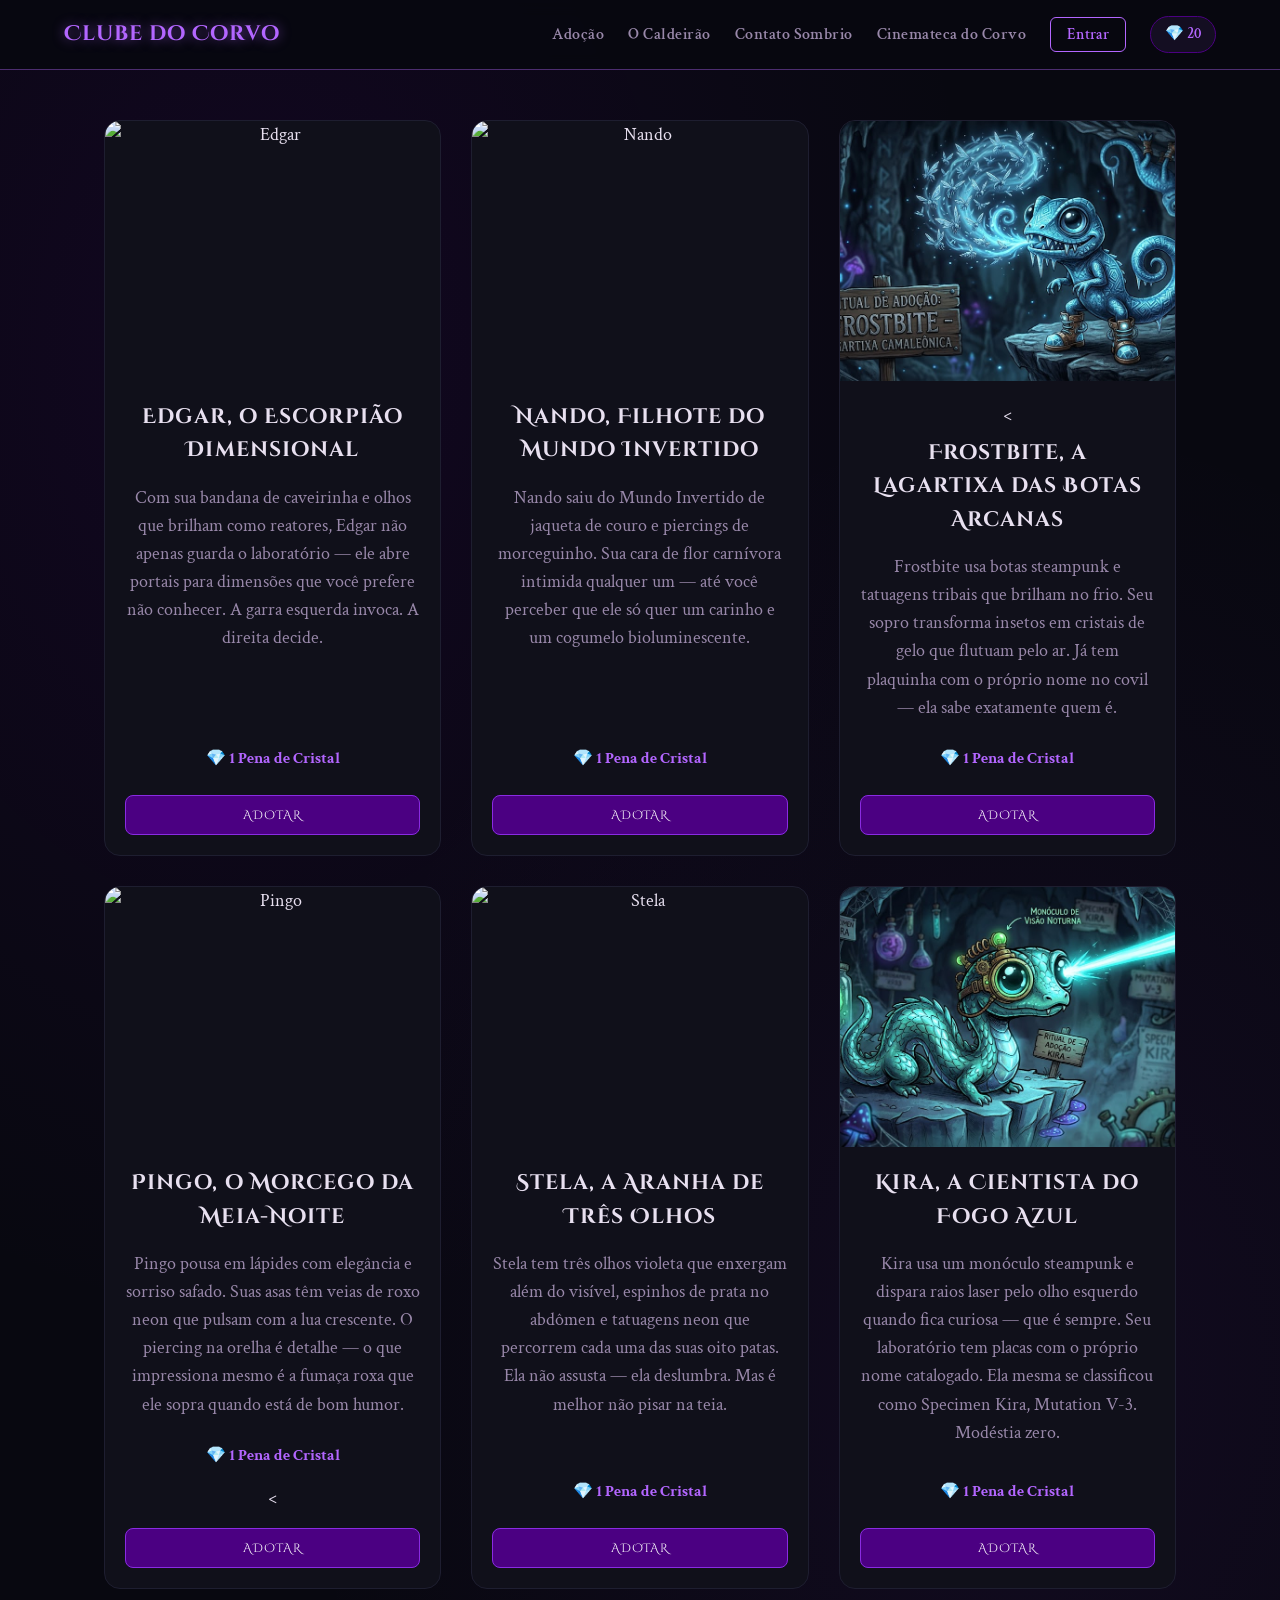
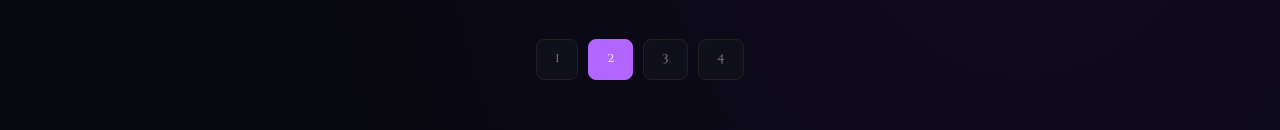
==== pagina2.html @ 4398097a "first commit" ====
<!DOCTYPE html>
<html lang="pt-BR">
<head>
    <meta charset="UTF-8">
    <meta name="viewport" content="width=device-width, initial-scale=1.0">
    <title>Adoção | Clube do Corvo</title>
    <link rel="stylesheet" href="style.css">
</head>
<body>

    <!-- ===== HEADER ===== -->
    <header>
        <div class="logo">
            <h1>Clube do Corvo</h1>
        </div>

        <div class="menu-toggle" id="mobile-menu">
            <span class="bar"></span>
            <span class="bar"></span>
            <span class="bar"></span>
        </div>

        <nav class="menu" id="nav-menu">
            <a href="home.html">Adoção</a>
            <a href="caldeirao.html">O Caldeirão</a>
            <a href="contato.html">Contato Sombrio</a>
            <a href="video.html">Cinemateca do Corvo</a>
            <button class="btn-login" id="botaoNome" onclick="abrirModal('modalLogin')">Entrar</button>
            <div class="saldo-container">
                <span id="saldoPenas">💎 20</span>
            </div>
        </nav>
    </header>

    <!-- ===== PETS — PÁGINA 1 ===== -->
    <main class="container">

        <div class="card">
            <img src="img/edgar.png" alt="Edgar" class="pet-img">
            <div class="card-content">
                <h3>Edgar, o Escorpião Dimensional</h3>
<p>Com sua bandana de caveirinha e olhos que brilham como reatores, Edgar não apenas guarda o laboratório — ele abre portais para dimensões que você prefere não conhecer. A garra esquerda invoca. A direita decide.</p>
                <p class="preco">💎 1 Pena de Cristal</p>
                <button class="btn-comprar" onclick="adotarPet('Edgar', 'img/edgar.png')">Adotar</button>
            </div>
        </div>

        <div class="card">
            <img src="img/nando.png" alt="Nando" class="pet-img">
            <div class="card-content">
                <h3>Nando, Filhote do Mundo Invertido</h3>
<p>Nando saiu do Mundo Invertido de jaqueta de couro e piercings de morceguinho. Sua cara de flor carnívora intimida qualquer um — até você perceber que ele só quer um carinho e um cogumelo bioluminescente.</p>

                <p class="preco">💎 1 Pena de Cristal</p>
                <button class="btn-comprar" onclick="adotarPet('Nando', 'img/nando.png')">Adotar</button>
            </div>
        </div>

        <div class="card">
            <img src="img/frostbite.jpg" alt="Frostbite" class="pet-img">
            <div class="card-content">
                <<h3>Frostbite, a Lagartixa das Botas Arcanas</h3>
<p>Frostbite usa botas steampunk e tatuagens tribais que brilham no frio. Seu sopro transforma insetos em cristais de gelo que flutuam pelo ar. Já tem plaquinha com o próprio nome no covil — ela sabe exatamente quem é.</p>
                <p class="preco">💎 1 Pena de Cristal</p>
                <button class="btn-comprar" onclick="adotarPet('Frostbite', 'img/frostbite.jpg')">Adotar</button>
            </div>
        </div>

        <div class="card">
            <img src="img/pingo.png" alt="Pingo" class="pet-img">
            <div class="card-content">
                <h3>Pingo, o Morcego da Meia-Noite</h3>
<p>Pingo pousa em lápides com elegância e sorriso safado. Suas asas têm veias de roxo neon que pulsam com a lua crescente. O piercing na orelha é detalhe — o que impressiona mesmo é a fumaça roxa que ele sopra quando está de bom humor.</p>
                <p class="preco">💎 1 Pena de Cristal</p>
                <<button class="btn-comprar" onclick="adotarPet('Pingo', 'img/pingo.png')">Adotar</button>

            </div>
        </div>

        <div class="card">
            <img src="img/stela.png" alt="Stela" class="pet-img">
            <div class="card-content">
                <h3>Stela, a Aranha de Três Olhos</h3>
<p>Stela tem três olhos violeta que enxergam além do visível, espinhos de prata no abdômen e tatuagens neon que percorrem cada uma das suas oito patas. Ela não assusta — ela deslumbra. Mas é melhor não pisar na teia.</p>
                <p class="preco">💎 1 Pena de Cristal</p>
                <button class="btn-comprar" onclick="adotarPet('Stela', 'img/stela.png')">Adotar</button>
            </div>
        </div>

        <div class="card">
            <img src="img/kira.jpg" alt="Kira" class="pet-img">
            <div class="card-content">
                <h3>Kira, a Cientista do Fogo Azul</h3>
<p>Kira usa um monóculo steampunk e dispara raios laser pelo olho esquerdo quando fica curiosa — que é sempre. Seu laboratório tem placas com o próprio nome catalogado. Ela mesma se classificou como Specimen Kira, Mutation V-3. Modéstia zero.</p>
                <p class="preco">💎 1 Pena de Cristal</p>
                <button class="btn-comprar" onclick="adotarPet('Kira', 'img/kira.jpg')">Adotar</button>
            </div>
        </div>

    </main>

    <!-- ===== PAGINAÇÃO ===== -->
    <div class="paginacao">
        <a href="home.html">1</a>
        <a href="pagina2.html" class="ativo">2</a>
        <a href="pagina3.html">3</a>
        <a href="pagina4.html">4</a>
    </div>

    <!-- ===== MODAL: LOGIN ===== -->
    <div id="modalLogin" class="modal">
        <div class="modal-content">
            <h2>Acesso Secreto</h2>
            <p>Apenas para guardiões de pets.</p>
            <input type="text" id="inputNome" placeholder="Nome de Guardião">
            <input type="password" id="inputSenha" placeholder="Senha Mágica">
            <button class="btn-comprar" onclick="fazerLogin()">Acessar Portal</button>
            <br><br>
            <button class="btn-login" onclick="fecharModais()">Cancelar</button>
        </div>
    </div>

    <!-- ===== MODAL: ADOÇÃO CONFIRMADA ===== -->
    <div id="modalCompra" class="modal">
        <div class="modal-content">
            <h2 id="tituloCompra">Ritual de Adoção</h2>
            <p>O pet está pronto para te seguir pelas sombras!</p>
            <button class="btn-comprar" onclick="fecharModais()">Concluir Ritual</button>
        </div>
    </div>

    <!-- ===== MODAL: RECARGA DE PENAS ===== -->
    <div id="modalRecarga" class="modal">
        <div class="modal-content">
            <h2>O Baú do Corvo</h2>
            <p>Suas Penas de Cristal acabaram!</p>
            <div id="bauMagico" onclick="realizarRecarga()" style="font-size:5rem; cursor:pointer; transition: transform 0.2s;">🎁</div>
            <p>Clique no baú para recarregar.</p>
            <br>
            <button class="btn-login" onclick="fecharModais()">Sair</button>
        </div>
    </div>

    <script src="script.js"></script>
</body>
</html>
---- style.css ----
/* =========================================
   CLUBE DO CORVO — style.css
   Criado com claude ia :: Vini Luchetti
   ========================================= */

/* --- IMPORTS DE FONTE --- */
@import url('https://fonts.googleapis.com/css2?family=Cinzel+Decorative:wght@400;700&family=Crimson+Text:ital,wght@0,400;0,600;1,400&display=swap');

/* =========================================
   VARIÁVEIS GLOBAIS
   ========================================= */
:root {
    --bg-dark:        #080810;
    --bg-card:        #10101a;
    --bg-panel:       #1a1a2e;
    --purple-magic:   #b366ff;
    --purple-mid:     #8a2be2;
    --purple-dark:    #4b0082;
    --purple-deep:    #2d004d;
    --green-neon:     #00ff88;
    --text-light:     #e8e0f0;
    --text-muted:     #9988aa;
    --border-glow:    rgba(179, 102, 255, 0.4);
    --neon-glow:      0 0 12px rgba(179, 102, 255, 0.6);
    --neon-glow-lg:   0 0 30px rgba(179, 102, 255, 0.3);

    --font-title:     'Cinzel Decorative', serif;
    --font-body:      'Crimson Text', serif;
}

/* =========================================
   RESET E BASE
   ========================================= */
*, *::before, *::after {
    box-sizing: border-box;
    margin: 0;
    padding: 0;
}

html { scroll-behavior: smooth; }

body {
    background-color: var(--bg-dark);
    background-image:
        radial-gradient(ellipse at 20% 20%, rgba(75, 0, 130, 0.15) 0%, transparent 50%),
        radial-gradient(ellipse at 80% 80%, rgba(138, 43, 226, 0.08) 0%, transparent 50%);
    color: var(--text-light);
    font-family: var(--font-body);
    font-size: 1.1rem;
    line-height: 1.6;
    padding-top: 80px;
    min-height: 100vh;
}

/* =========================================
   TIPOGRAFIA
   ========================================= */
h1, h2, h3 {
    font-family: var(--font-title);
    letter-spacing: 0.05em;
}

h1 { font-size: clamp(1.2rem, 3vw, 1.8rem); }
h2 { font-size: clamp(1.3rem, 3vw, 2rem); margin-bottom: 0.5rem; }
h3 { font-size: clamp(1rem, 2vw, 1.3rem); margin-bottom: 0.5rem; }

p { color: var(--text-muted); margin-bottom: 0.5rem; }

/* =========================================
   HEADER E NAVEGAÇÃO
   ========================================= */
header {
    background: rgba(8, 8, 16, 0.96);
    backdrop-filter: blur(8px);
    -webkit-backdrop-filter: blur(8px);
    border-bottom: 1px solid var(--border-glow);
    padding: 0 5%;
    height: 70px;
    display: flex;
    justify-content: space-between;
    align-items: center;
    position: fixed;
    top: 0;
    width: 100%;
    z-index: 1000;
}

.logo h1 {
    color: var(--purple-magic);
    text-shadow: var(--neon-glow);
    font-family: var(--font-title);
    font-size: 1.3rem;
    cursor: default;
}

/* Menu Desktop */
.menu {
    display: flex;
    align-items: center;
    gap: 24px;
}

.menu a {
    color: var(--text-muted);
    text-decoration: none;
    font-family: var(--font-body);
    font-size: 1rem;
    font-weight: 600;
    letter-spacing: 0.03em;
    transition: color 0.25s, text-shadow 0.25s;
    position: relative;
}

.menu a::after {
    content: '';
    position: absolute;
    bottom: -3px;
    left: 0;
    width: 0;
    height: 1px;
    background: var(--purple-magic);
    transition: width 0.25s;
}

.menu a:hover {
    color: var(--purple-magic);
    text-shadow: var(--neon-glow);
}

.menu a:hover::after { width: 100%; }

/* Botão Login / Nome */
.btn-login {
    background: transparent;
    border: 1px solid var(--purple-magic);
    color: var(--purple-magic);
    padding: 7px 16px;
    border-radius: 6px;
    cursor: pointer;
    font-family: var(--font-body);
    font-size: 0.95rem;
    font-weight: 600;
    transition: background 0.25s, color 0.25s, box-shadow 0.25s;
}

.btn-login:hover {
    background: var(--purple-magic);
    color: #fff;
    box-shadow: var(--neon-glow);
}

/* Saldo de Penas */
.saldo-container {
    background: rgba(179, 102, 255, 0.08);
    border: 1px solid var(--purple-dark);
    padding: 5px 14px;
    border-radius: 20px;
    font-family: var(--font-body);
    font-weight: 600;
    font-size: 0.95rem;
    color: var(--purple-magic);
    white-space: nowrap;
}

/* Menu Hambúrguer */
.menu-toggle {
    display: none;
    flex-direction: column;
    gap: 5px;
    cursor: pointer;
    padding: 5px;
    z-index: 1001;
}

.bar {
    width: 26px;
    height: 2px;
    background-color: var(--purple-magic);
    border-radius: 2px;
    transition: transform 0.3s, opacity 0.3s;
}

/* Animação X no hamburger ativo */
.menu-toggle.is-active .bar:nth-child(1) { transform: translateY(7px) rotate(45deg); }
.menu-toggle.is-active .bar:nth-child(2) { opacity: 0; }
.menu-toggle.is-active .bar:nth-child(3) { transform: translateY(-7px) rotate(-45deg); }

/* =========================================
   GRID DE CARDS (Pets)
   ========================================= */
.container {
    display: grid;
    grid-template-columns: repeat(auto-fit, minmax(280px, 1fr));
    gap: 30px;
    padding: 40px 5%;
    max-width: 1200px;
    margin: 0 auto;
}

.card {
    background: var(--bg-card);
    border-radius: 16px;
    overflow: hidden;
    border: 1px solid #1e1e30;
    transition: transform 0.3s ease, border-color 0.3s ease, box-shadow 0.3s ease;
    text-align: center;
    display: flex;
    flex-direction: column;
}

.card:hover {
    transform: translateY(-6px);
    border-color: var(--purple-magic);
    box-shadow: var(--neon-glow-lg);
}

.pet-img {
    width: 100%;
    height: 260px;
    object-fit: cover;
    display: block;
    transition: transform 0.4s ease;
}

.card:hover .pet-img { transform: scale(1.04); }

.card-content {
    padding: 20px;
    flex: 1;
    display: flex;
    flex-direction: column;
    gap: 8px;
}

.card-content h3 { color: var(--text-light); }

.preco {
    color: var(--purple-magic);
    font-weight: 700;
    font-size: 1rem;
    margin-top: auto;
    padding-top: 8px;
}

/* =========================================
   BOTÕES PRINCIPAIS
   ========================================= */
.btn-comprar {
    background: var(--purple-dark);
    color: #fff;
    border: 1px solid var(--purple-mid);
    padding: 11px 20px;
    width: 100%;
    border-radius: 8px;
    cursor: pointer;
    font-family: var(--font-title);
    font-size: 0.75rem;
    letter-spacing: 0.08em;
    text-transform: uppercase;
    transition: background 0.25s, box-shadow 0.25s;
    margin-top: 8px;
}

.btn-comprar:hover {
    background: var(--purple-mid);
    box-shadow: var(--neon-glow);
}

.btn-quiz {
    background: var(--purple-mid);
    color: #fff;
    border: none;
    padding: 14px 28px;
    margin: 8px;
    border-radius: 50px;
    cursor: pointer;
    font-family: var(--font-title);
    font-size: 0.85rem;
    letter-spacing: 0.05em;
    transition: background 0.25s, transform 0.2s, box-shadow 0.25s;
}

.btn-quiz:hover {
    background: var(--purple-magic);
    transform: scale(1.05);
    box-shadow: var(--neon-glow);
}

/* =========================================
   MODAIS
   ========================================= */
.modal {
    display: none;
    position: fixed;
    z-index: 2000;
    inset: 0;
    background: rgba(0, 0, 0, 0.88);
    align-items: center;
    justify-content: center;
    backdrop-filter: blur(4px);
}

.modal-content {
    background: var(--bg-panel);
    padding: 36px 32px;
    border: 1px solid var(--purple-magic);
    border-radius: 18px;
    width: 90%;
    max-width: 420px;
    text-align: center;
    box-shadow: var(--neon-glow-lg);
    animation: modalEntrada 0.3s ease;
}

@keyframes modalEntrada {
    from { opacity: 0; transform: scale(0.92) translateY(10px); }
    to   { opacity: 1; transform: scale(1) translateY(0); }
}

.modal-content h2 { color: var(--purple-magic); margin-bottom: 12px; }
.modal-content p  { margin-bottom: 16px; }

.modal-content input {
    width: 100%;
    padding: 11px 14px;
    margin: 8px 0;
    background: #0d0d18;
    border: 1px solid var(--purple-dark);
    color: var(--text-light);
    border-radius: 8px;
    font-family: var(--font-body);
    font-size: 1rem;
    outline: none;
    transition: border-color 0.25s;
}

.modal-content input:focus { border-color: var(--purple-magic); }

/* =========================================
   PAGINAÇÃO
   ========================================= */
.paginacao {
    display: flex;
    justify-content: center;
    gap: 10px;
    padding: 10px 0 50px;
}

.paginacao a {
    padding: 9px 18px;
    background: var(--bg-card);
    color: var(--text-muted);
    text-decoration: none;
    border-radius: 8px;
    border: 1px solid #222;
    font-family: var(--font-title);
    font-size: 0.8rem;
    transition: background 0.25s, color 0.25s, border-color 0.25s;
}

.paginacao a:hover {
    background: var(--purple-dark);
    color: #fff;
    border-color: var(--purple-mid);
}

.paginacao a.ativo {
    background: var(--purple-magic);
    color: #fff;
    border-color: var(--purple-magic);
}

/* =========================================
   QUIZ (index.html)
   ========================================= */
.quiz-container {
    max-width: 600px;
    margin: 100px auto 40px;
    background: var(--bg-panel);
    padding: 3rem;
    border-radius: 18px;
    border: 1px solid var(--purple-mid);
    text-align: center;
    box-shadow: var(--neon-glow-lg);
}

.quiz-container h2 { color: var(--purple-magic); margin-bottom: 12px; }

.pergunta { display: none; }

.pergunta.ativa {
    display: block;
    animation: fadeIn 0.45s ease;
}

@keyframes fadeIn {
    from { opacity: 0; transform: translateY(12px); }
    to   { opacity: 1; transform: translateY(0); }
}

.input-quiz {
    width: 80%;
    padding: 12px 16px;
    margin: 16px auto 8px;
    border-radius: 8px;
    border: 1px solid var(--purple-dark);
    background: #0d0d18;
    color: var(--text-light);
    font-family: var(--font-body);
    font-size: 1.1rem;
    text-align: center;
    display: block;
    outline: none;
    transition: border-color 0.25s;
}

.input-quiz:focus { border-color: var(--purple-magic); }

/* =========================================
   CALDEIRÃO (caldeirao.html)
   ========================================= */
.caldeirao-container {
    max-width: 720px;
    margin: 50px auto 60px;
    background: var(--bg-panel);
    padding: 2.5rem;
    border-radius: 20px;
    border: 1px solid var(--purple-mid);
    text-align: center;
    box-shadow: var(--neon-glow-lg);
}

.caldeirao-container h2 { color: var(--text-light); margin-bottom: 8px; }

.ingredientes {
    display: flex;
    flex-direction: column;
    gap: 16px;
    margin: 24px 0;
    text-align: left;
}

.ingredientes label {
    color: var(--purple-magic);
    font-family: var(--font-body);
    font-weight: 700;
    font-size: 1rem;
    margin-bottom: 4px;
    display: block;
}

.ingredientes select {
    width: 100%;
    padding: 10px 14px;
    border-radius: 8px;
    background: #0d0d18;
    border: 1px solid var(--purple-dark);
    color: var(--text-light);
    font-family: var(--font-body);
    font-size: 1rem;
    outline: none;
    cursor: pointer;
    transition: border-color 0.25s;
    appearance: none;
    background-image: url("data:image/svg+xml,%3Csvg xmlns='http://www.w3.org/2000/svg' width='12' height='8' viewBox='0 0 12 8'%3E%3Cpath d='M1 1l5 5 5-5' stroke='%23b366ff' stroke-width='2' fill='none' stroke-linecap='round'/%3E%3C/svg%3E");
    background-repeat: no-repeat;
    background-position: right 14px center;
    padding-right: 36px;
}

.ingredientes select:focus { border-color: var(--purple-magic); }

.resultado-feitico {
    margin-top: 30px;
    padding: 24px;
    background: var(--purple-deep);
    border: 1px dashed var(--purple-magic);
    border-radius: 12px;
    display: none;
    animation: fadeIn 0.4s ease;
}

.resultado-feitico p.titulo-feitico {
    color: var(--green-neon);
    font-family: var(--font-title);
    font-size: 0.9rem;
    font-weight: 700;
    letter-spacing: 0.1em;
    margin-bottom: 12px;
}

.prompt-final {
    font-style: italic;
    color: #d8bfd8;
    margin-bottom: 18px;
    display: block;
    line-height: 1.5;
    font-size: 1rem;
}

.btn-copiar {
    background: var(--green-neon);
    color: #080810;
    border: none;
    padding: 11px 24px;
    border-radius: 8px;
    cursor: pointer;
    font-family: var(--font-title);
    font-size: 0.8rem;
    font-weight: 700;
    letter-spacing: 0.05em;
    transition: opacity 0.2s, transform 0.2s;
}

.btn-copiar:hover { opacity: 0.85; transform: scale(1.04); }

.nota-feitico {
    font-size: 0.8rem;
    margin-top: 12px;
    color: var(--text-muted);
}

/* =========================================
   RESPONSIVIDADE
   ========================================= */
@media (max-width: 768px) {
    .menu-toggle { display: flex; }

    .menu {
        display: none;
        flex-direction: column;
        position: absolute;
        top: 70px;
        left: 0;
        width: 100%;
        background: rgba(8, 8, 16, 0.98);
        padding: 20px;
        border-bottom: 1px solid var(--border-glow);
        gap: 16px;
    }

    .menu.active { display: flex; }

    .quiz-container  { margin: 80px 16px 40px; padding: 2rem 1.5rem; }
    .caldeirao-container { margin: 30px 16px 40px; padding: 1.8rem 1.2rem; }
    .container { padding: 20px 4%; gap: 20px; }
}
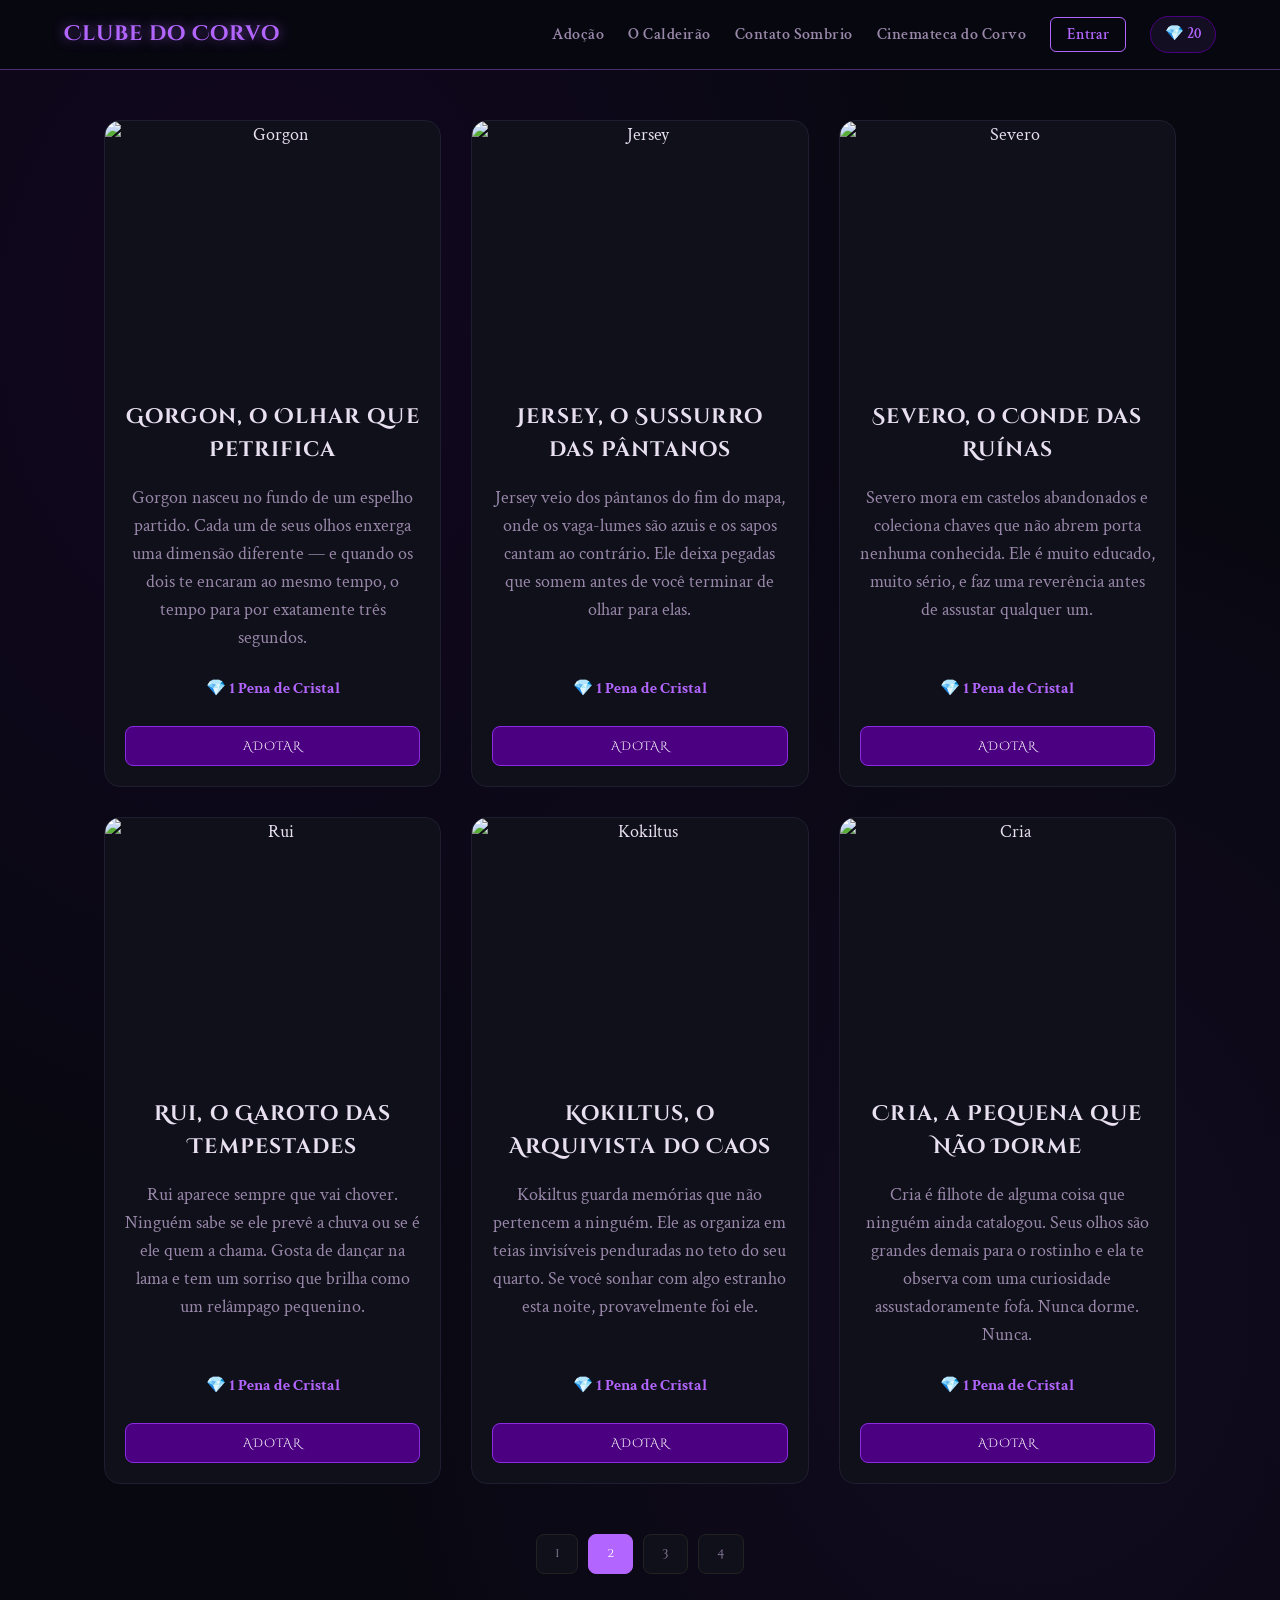
==== commit d3d23d44: "Primerão" ====
--- a/pagina2.html
+++ b/pagina2.html
@@ -32,68 +32,66 @@
         </nav>
     </header>
 
-    <!-- ===== PETS — PÁGINA 1 ===== -->
+    <!-- ===== PETS — PÁGINA 2 ===== -->
     <main class="container">
 
         <div class="card">
-            <img src="img/edgar.png" alt="Edgar" class="pet-img">
+            <img src="img/gorgon.png" alt="Gorgon" class="pet-img">
             <div class="card-content">
-                <h3>Edgar, o Escorpião Dimensional</h3>
-<p>Com sua bandana de caveirinha e olhos que brilham como reatores, Edgar não apenas guarda o laboratório — ele abre portais para dimensões que você prefere não conhecer. A garra esquerda invoca. A direita decide.</p>
+                <h3>Gorgon, o Olhar que Petrifica</h3>
+                <p>Gorgon nasceu no fundo de um espelho partido. Cada um de seus olhos enxerga uma dimensão diferente — e quando os dois te encaram ao mesmo tempo, o tempo para por exatamente três segundos.</p>
                 <p class="preco">💎 1 Pena de Cristal</p>
-                <button class="btn-comprar" onclick="adotarPet('Edgar', 'img/edgar.png')">Adotar</button>
+                <button class="btn-comprar" onclick="adotarPet('Gorgon', 'img/gorgon.png')">Adotar</button>
             </div>
         </div>
 
         <div class="card">
-            <img src="img/nando.png" alt="Nando" class="pet-img">
+            <img src="img/jersey.png" alt="Jersey" class="pet-img">
             <div class="card-content">
-                <h3>Nando, Filhote do Mundo Invertido</h3>
-<p>Nando saiu do Mundo Invertido de jaqueta de couro e piercings de morceguinho. Sua cara de flor carnívora intimida qualquer um — até você perceber que ele só quer um carinho e um cogumelo bioluminescente.</p>
-
+                <h3>Jersey, o Sussurro das Pântanos</h3>
+                <p>Jersey veio dos pântanos do fim do mapa, onde os vaga-lumes são azuis e os sapos cantam ao contrário. Ele deixa pegadas que somem antes de você terminar de olhar para elas.</p>
                 <p class="preco">💎 1 Pena de Cristal</p>
-                <button class="btn-comprar" onclick="adotarPet('Nando', 'img/nando.png')">Adotar</button>
+                <button class="btn-comprar" onclick="adotarPet('Jersey', 'img/jersey.png')">Adotar</button>
             </div>
         </div>
 
         <div class="card">
-            <img src="img/frostbite.jpg" alt="Frostbite" class="pet-img">
+            <img src="img/severo.png" alt="Severo" class="pet-img">
             <div class="card-content">
-                <<h3>Frostbite, a Lagartixa das Botas Arcanas</h3>
-<p>Frostbite usa botas steampunk e tatuagens tribais que brilham no frio. Seu sopro transforma insetos em cristais de gelo que flutuam pelo ar. Já tem plaquinha com o próprio nome no covil — ela sabe exatamente quem é.</p>
+                <h3>Severo, o Conde das Ruínas</h3>
+                <p>Severo mora em castelos abandonados e coleciona chaves que não abrem porta nenhuma conhecida. Ele é muito educado, muito sério, e faz uma reverência antes de assustar qualquer um.</p>
                 <p class="preco">💎 1 Pena de Cristal</p>
-                <button class="btn-comprar" onclick="adotarPet('Frostbite', 'img/frostbite.jpg')">Adotar</button>
+                <button class="btn-comprar" onclick="adotarPet('Severo', 'img/severo.png')">Adotar</button>
             </div>
         </div>
 
         <div class="card">
-            <img src="img/pingo.png" alt="Pingo" class="pet-img">
+            <img src="img/rui.png" alt="Rui" class="pet-img">
             <div class="card-content">
-                <h3>Pingo, o Morcego da Meia-Noite</h3>
-<p>Pingo pousa em lápides com elegância e sorriso safado. Suas asas têm veias de roxo neon que pulsam com a lua crescente. O piercing na orelha é detalhe — o que impressiona mesmo é a fumaça roxa que ele sopra quando está de bom humor.</p>
+                <h3>Rui, o Garoto das Tempestades</h3>
+                <p>Rui aparece sempre que vai chover. Ninguém sabe se ele prevê a chuva ou se é ele quem a chama. Gosta de dançar na lama e tem um sorriso que brilha como um relâmpago pequenino.</p>
                 <p class="preco">💎 1 Pena de Cristal</p>
-                <<button class="btn-comprar" onclick="adotarPet('Pingo', 'img/pingo.png')">Adotar</button>
-
+                <button class="btn-comprar" onclick="adotarPet('Rui', 'img/rui.png')">Adotar</button>
             </div>
         </div>
 
         <div class="card">
-            <img src="img/stela.png" alt="Stela" class="pet-img">
+            <img src="img/kokiltus.png" alt="Kokiltus" class="pet-img">
             <div class="card-content">
-                <h3>Stela, a Aranha de Três Olhos</h3>
-<p>Stela tem três olhos violeta que enxergam além do visível, espinhos de prata no abdômen e tatuagens neon que percorrem cada uma das suas oito patas. Ela não assusta — ela deslumbra. Mas é melhor não pisar na teia.</p>
+                <h3>Kokiltus, o Arquivista do Caos</h3>
+                <p>Kokiltus guarda memórias que não pertencem a ninguém. Ele as organiza em teias invisíveis penduradas no teto do seu quarto. Se você sonhar com algo estranho esta noite, provavelmente foi ele.</p>
                 <p class="preco">💎 1 Pena de Cristal</p>
-                <button class="btn-comprar" onclick="adotarPet('Stela', 'img/stela.png')">Adotar</button>
+                <button class="btn-comprar" onclick="adotarPet('Kokiltus', 'img/kokiltus.png')">Adotar</button>
             </div>
         </div>
 
         <div class="card">
-            <img src="img/kira.jpg" alt="Kira" class="pet-img">
+            <img src="img/cria.png" alt="Cria" class="pet-img">
             <div class="card-content">
-                <h3>Kira, a Cientista do Fogo Azul</h3>
-<p>Kira usa um monóculo steampunk e dispara raios laser pelo olho esquerdo quando fica curiosa — que é sempre. Seu laboratório tem placas com o próprio nome catalogado. Ela mesma se classificou como Specimen Kira, Mutation V-3. Modéstia zero.</p>
+                <h3>Cria, a Pequena que Não Dorme</h3>
+                <p>Cria é filhote de alguma coisa que ninguém ainda catalogou. Seus olhos são grandes demais para o rostinho e ela te observa com uma curiosidade assustadoramente fofa. Nunca dorme. Nunca.</p>
                 <p class="preco">💎 1 Pena de Cristal</p>
-                <button class="btn-comprar" onclick="adotarPet('Kira', 'img/kira.jpg')">Adotar</button>
+                <button class="btn-comprar" onclick="adotarPet('Cria', 'img/cria.png')">Adotar</button>
             </div>
         </div>
 
